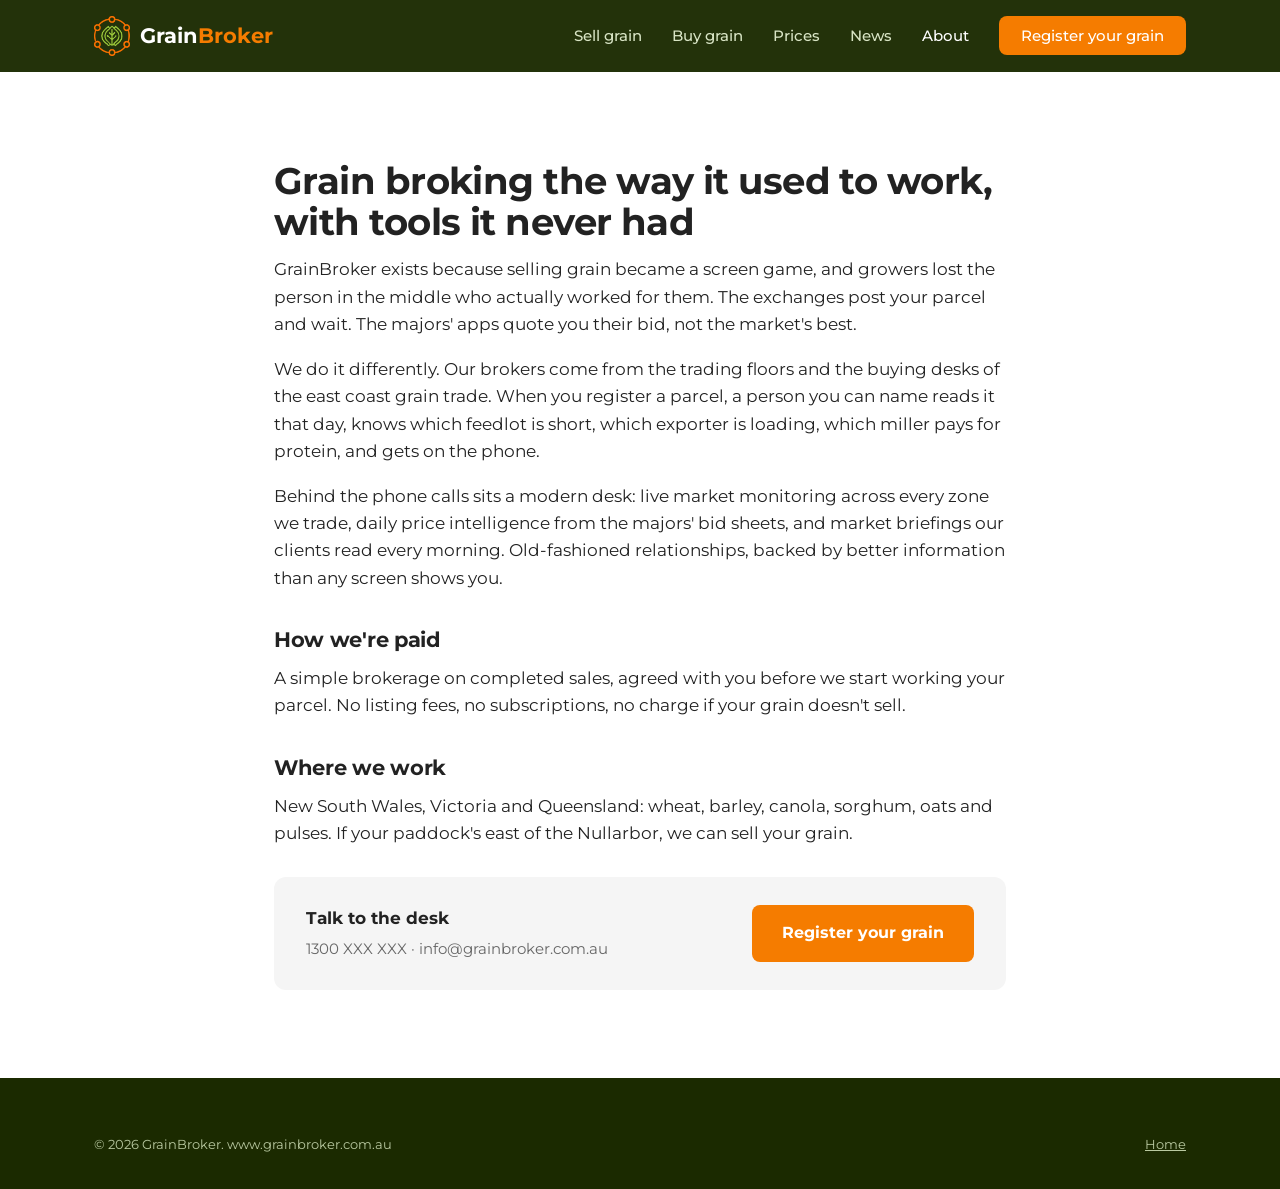
==== about.html @ c8d106d9 "GrainBroker website: launch build" ====
<!DOCTYPE html>
<html lang="en-AU">
<head>
<meta charset="UTF-8">
<meta name="viewport" content="width=device-width, initial-scale=1">
<title>About GrainBroker.</title>
<meta name="description" content="GrainBroker is a relationship grain brokerage for Australia's east coast. Real brokers, real buyer relationships, no faceless exchange.">
<link rel="icon" type="image/png" href="assets/grainbroker-icon.png">
<link rel="preconnect" href="https://fonts.googleapis.com">
<link rel="preconnect" href="https://fonts.gstatic.com" crossorigin>
<link href="https://fonts.googleapis.com/css2?family=Montserrat:wght@400;500;600;700&display=swap" rel="stylesheet">
<link rel="stylesheet" href="css/site.css">
</head>
<body>

<header>
  <div class="container">
    <nav aria-label="Main">
      <a class="logo" href="index.html">
        <img src="assets/grainbroker-icon.png" alt="">
        <span>Grain<b>Broker</b></span>
      </a>
      <button class="menu-btn" aria-label="Menu" aria-expanded="false">&#9776;</button>
      <ul class="nav-links">
        <li><a href="sell.html">Sell grain</a></li>
        <li><a href="buy.html">Buy grain</a></li>
        <li><a href="prices.html">Prices</a></li>
        <li><a href="news.html">News</a></li>
        <li><a href="about.html" aria-current="page">About</a></li>
        <li><a class="nav-cta" href="sell.html">Register your grain</a></li>
      </ul>
    </nav>
  </div>
</header>

<section>
  <div class="container" style="max-width:780px">
    <h1 class="section-title">Grain broking the way it used to work, with tools it never had</h1>
    <p style="margin-bottom:18px">GrainBroker exists because selling grain became a screen game, and growers lost the person in the middle who actually worked for them. The exchanges post your parcel and wait. The majors' apps quote you their bid, not the market's best.</p>
    <p style="margin-bottom:18px">We do it differently. Our brokers come from the trading floors and the buying desks of the east coast grain trade. When you register a parcel, a person you can name reads it that day, knows which feedlot is short, which exporter is loading, which miller pays for protein, and gets on the phone.</p>
    <p style="margin-bottom:18px">Behind the phone calls sits a modern desk: live market monitoring across every zone we trade, daily price intelligence from the majors' bid sheets, and market briefings our clients read every morning. Old-fashioned relationships, backed by better information than any screen shows you.</p>
    <h2 style="font-size:1.3rem;font-weight:700;margin:36px 0 14px">How we're paid</h2>
    <p style="margin-bottom:18px">A simple brokerage on completed sales, agreed with you before we start working your parcel. No listing fees, no subscriptions, no charge if your grain doesn't sell.</p>
    <h2 style="font-size:1.3rem;font-weight:700;margin:36px 0 14px">Where we work</h2>
    <p style="margin-bottom:30px">New South Wales, Victoria and Queensland: wheat, barley, canola, sorghum, oats and pulses. If your paddock's east of the Nullarbor, we can sell your grain.</p>
    <div style="background:var(--paper);border-radius:12px;padding:28px 32px;display:flex;justify-content:space-between;align-items:center;gap:18px;flex-wrap:wrap">
      <div>
        <p style="font-weight:700;margin-bottom:4px">Talk to the desk</p>
        <p style="color:var(--grey);font-size:15px">1300 XXX XXX &middot; info@grainbroker.com.au</p>
      </div>
      <a class="btn-register" href="sell.html">Register your grain</a>
    </div>
  </div>
</section>

<footer>
  <div class="container">
    <div class="foot-base" style="border:0;padding:0">
      <span>&copy; 2026 GrainBroker. www.grainbroker.com.au</span>
      <span><a href="index.html" style="color:inherit">Home</a></span>
    </div>
  </div>
</footer>

<script src="js/site.js"></script>
</body>
</html>
---- css/site.css ----
/* GrainBroker — brand kit v1.0 (May 2025). Palette + Montserrat locked by brand board. */
:root{
  --orange:#F57C00;
  --orange-dark:#D96C00;
  --green:#A5D66A;
  --green-deep:#1B2A00;
  --green-mid:#2E4210;
  --ink:#222222;
  --grey:#666666;
  --paper:#F5F5F5;
  --white:#FFFFFF;
  --success:#28A745; --warning:#FFC107; --error:#DC3545; --info:#17A2B8;
  --radius:10px;
  --shadow:0 18px 48px rgba(27,42,0,.16);
}
*{margin:0;padding:0;box-sizing:border-box}
html{scroll-behavior:smooth}
body{font-family:'Montserrat',system-ui,sans-serif;font-size:16.5px;line-height:1.65;color:var(--ink);background:var(--white)}
img{max-width:100%;display:block}
a{color:inherit}
.container{max-width:1140px;margin:0 auto;padding:0 24px}
h1,h2,h3{line-height:1.12;letter-spacing:-0.015em}
.accent{color:var(--green)}
.accent-orange{color:var(--orange)}

/* Nav */
header{position:sticky;top:0;z-index:100;background:rgba(27,42,0,.96);backdrop-filter:blur(10px)}
nav{display:flex;align-items:center;justify-content:space-between;height:72px}
.logo{display:flex;align-items:center;gap:10px;text-decoration:none}
.logo img{height:40px;width:auto}
.logo span{font-weight:700;font-size:21px;color:#fff}
.logo span b{color:var(--orange);font-weight:700}
.nav-links{display:flex;gap:30px;list-style:none;align-items:center}
.nav-links a{color:#D8E4C4;text-decoration:none;font-size:15px;font-weight:500;transition:color .2s}
.nav-links a:hover,.nav-links a[aria-current="page"]{color:#fff}
.nav-cta{background:var(--orange);color:#fff !important;padding:10px 22px;border-radius:8px;font-weight:600;transition:background .2s}
.nav-cta:hover{background:var(--orange-dark)}
.menu-btn{display:none;background:none;border:0;color:#fff;font-size:26px;cursor:pointer}
@media(max-width:860px){
  .nav-links{position:fixed;inset:72px 0 auto 0;background:var(--green-deep);flex-direction:column;padding:24px;gap:20px;transform:translateY(-130%);transition:transform .25s ease;box-shadow:var(--shadow)}
  .nav-links.open{transform:none}
  .menu-btn{display:block}
}

/* Buttons: each CTA has its own identity */
.btn-register{display:inline-flex;align-items:center;gap:10px;background:var(--orange);color:#fff;font-weight:700;font-size:16px;padding:15px 30px;border-radius:8px;text-decoration:none;border:0;cursor:pointer;transition:background .2s,transform .15s}
.btn-register:hover{background:var(--orange-dark)}
.btn-register:active{transform:scale(.98)}
.btn-buyer{display:inline-flex;align-items:center;gap:8px;background:transparent;color:#fff;font-weight:600;font-size:15.5px;padding:14px 26px;border-radius:8px;border:1.5px solid rgba(165,214,106,.6);text-decoration:none;cursor:pointer;transition:border-color .2s,background .2s}
.btn-buyer:hover{border-color:var(--green);background:rgba(165,214,106,.08)}
.btn-call{display:inline-flex;align-items:center;gap:8px;color:var(--green-deep);font-weight:700;text-decoration:none;border-bottom:2px solid var(--orange);padding-bottom:2px;transition:color .2s}
.btn-call:hover{color:var(--orange)}

/* Hero: full-viewport, clear footage, darkness only behind the text */
.hero{position:relative;background:var(--green-deep);color:#fff;overflow:hidden;min-height:96dvh;display:flex;align-items:center}
.hero-media{position:absolute;inset:0;background-size:cover;background-position:center 38%;opacity:.92}
.hero-scrim{position:absolute;inset:0;background:
  linear-gradient(90deg,rgba(16,25,0,.72) 0%,rgba(16,25,0,.42) 38%,rgba(16,25,0,.08) 62%,rgba(16,25,0,0) 80%),
  linear-gradient(180deg,rgba(16,25,0,.25) 0%,rgba(16,25,0,0) 18%,rgba(16,25,0,0) 82%,rgba(27,42,0,.85) 100%)}
.hero .container{max-width:none;margin:0;padding-left:clamp(24px,4vw,64px)}
.hero-inner{position:relative;padding:80px 0;max-width:560px}
.hero h1{font-size:clamp(2.5rem,5.4vw,3.9rem);font-weight:700;margin-bottom:20px;text-shadow:0 2px 24px rgba(0,0,0,.45)}
.hero p{font-size:clamp(1.05rem,1.9vw,1.25rem);color:#E6EEDA;max-width:32em;margin-bottom:34px;text-shadow:0 1px 14px rgba(0,0,0,.5)}
.hero-ctas{display:flex;gap:16px;flex-wrap:wrap;align-items:center}

/* Sections */
section{padding:88px 0}
.section-title{font-size:clamp(1.7rem,3.2vw,2.3rem);font-weight:700;margin-bottom:14px;max-width:22em}
.section-sub{color:var(--grey);max-width:38em;margin-bottom:48px;font-size:1.05rem}

/* How it works: numbered rail */
.steps{display:grid;grid-template-columns:repeat(3,1fr);gap:0;border-top:1px solid #E4E4E4}
.step{padding:36px 28px 8px;border-left:1px solid #E4E4E4}
.step:first-child{border-left:0}
.step .num{font-size:15px;font-weight:700;color:var(--orange);display:block;margin-bottom:14px}
.step h3{font-size:1.15rem;font-weight:600;margin-bottom:8px}
.step p{color:var(--grey);font-size:15px}
@media(max-width:820px){.steps{grid-template-columns:1fr}.step{border-left:0;border-top:1px solid #E4E4E4}}

/* Split band */
.band{background:var(--green-deep);color:#fff}
.band-grid{display:grid;grid-template-columns:1.05fr .95fr;gap:56px;align-items:center}
.band img{border-radius:var(--radius);box-shadow:var(--shadow)}
.band h2{font-size:clamp(1.6rem,3vw,2.1rem);font-weight:700;margin-bottom:16px}
.band p{color:#C9D8B2;margin-bottom:14px}
.band .tick{display:flex;gap:12px;align-items:flex-start;margin:16px 0;color:#E4EDD5}
.band .tick svg{flex-shrink:0;margin-top:4px}
@media(max-width:880px){.band-grid{grid-template-columns:1fr}}

/* Price strip */
.price-strip{background:var(--paper)}
.price-table{width:100%;border-collapse:collapse;background:#fff;border-radius:var(--radius);overflow:hidden;box-shadow:0 6px 24px rgba(27,42,0,.07)}
.price-table th{background:var(--green-deep);color:#fff;text-align:left;font-size:13px;font-weight:600;letter-spacing:.04em;padding:13px 18px}
.price-table td{padding:14px 18px;border-top:1px solid #EFEFEA;font-size:15.5px}
.price-table td.num{font-variant-numeric:tabular-nums;font-weight:700;color:var(--green-deep);text-align:right}
.price-table th.num{text-align:right}
.price-note{font-size:13.5px;color:var(--grey);margin-top:14px}

/* Forms */
.form-shell{background:var(--paper);min-height:100dvh}
.form-card{background:#fff;border-radius:14px;box-shadow:0 8px 32px rgba(27,42,0,.08);max-width:760px;margin:48px auto;padding:40px}
.form-card h1{font-size:1.6rem;font-weight:700;margin-bottom:6px}
.form-card .lede{color:var(--grey);font-size:15px;margin-bottom:28px}
label{display:block;font-size:13.5px;font-weight:600;margin-bottom:6px;color:var(--ink)}
input,select,textarea{width:100%;font-family:inherit;font-size:15.5px;padding:12px 14px;border:1.5px solid #D9D9D2;border-radius:8px;background:#fff;transition:border-color .15s}
input:focus,select:focus,textarea:focus{outline:none;border-color:var(--orange)}
.field{margin-bottom:20px}
.field .err{display:none;color:var(--error);font-size:13px;margin-top:5px}
.field.invalid input,.field.invalid select{border-color:var(--error)}
.field.invalid .err{display:block}
.grid-2{display:grid;grid-template-columns:1fr 1fr;gap:16px}
.grid-3{display:grid;grid-template-columns:repeat(3,1fr);gap:16px}
@media(max-width:640px){.grid-2,.grid-3{grid-template-columns:1fr}}

/* Wizard */
.wiz-progress{display:flex;gap:6px;margin-bottom:30px}
.wiz-progress div{flex:1;text-align:center}
.wiz-progress .bar{height:5px;border-radius:3px;background:#E2E2DA}
.wiz-progress .on .bar{background:var(--orange)}
.wiz-progress p{font-size:11.5px;margin-top:6px;color:var(--grey)}
.wiz-progress .on p{color:var(--ink);font-weight:600}
.chips{display:grid;grid-template-columns:repeat(auto-fit,minmax(105px,1fr));gap:10px;margin-bottom:6px}
.chip{background:#fff;border:1.5px solid #D9D9D2;border-radius:8px;padding:13px 8px;font-family:inherit;font-weight:600;font-size:14px;cursor:pointer;transition:all .15s;text-align:center;color:var(--ink)}
.chip:hover{border-color:var(--green)}
.chip.sel{background:var(--green-deep);color:var(--green);border-color:var(--green)}
.chip i{font-style:normal;display:block;font-size:20px;margin-bottom:4px}
.wiz-nav{display:flex;justify-content:space-between;align-items:center;margin-top:30px}
.btn-back{background:none;border:0;font-family:inherit;font-size:14.5px;font-weight:600;color:var(--grey);cursor:pointer;padding:10px 4px}
.btn-back:hover{color:var(--ink)}
.btn-next{background:var(--ink);color:#fff;border:0;border-radius:8px;font-family:inherit;font-weight:600;font-size:15px;padding:12px 28px;cursor:pointer;transition:background .2s}
.btn-next:hover{background:#000}
.review-box{background:var(--paper);border-radius:10px;padding:20px 22px;margin:18px 0;font-size:15px;line-height:1.9}
.success-panel{text-align:center;padding:40px 20px}
.success-panel .ok{width:64px;height:64px;border-radius:50%;background:var(--green);color:var(--green-deep);font-size:30px;display:flex;align-items:center;justify-content:center;margin:0 auto 20px}

/* News */
.news-tabs{display:flex;gap:10px;flex-wrap:wrap;margin-bottom:36px}
.news-tab{border:1.5px solid #D9D9D2;background:#fff;border-radius:999px;padding:9px 20px;font-family:inherit;font-size:14px;font-weight:600;cursor:pointer;color:var(--ink)}
.news-tab.sel{background:var(--green-deep);color:var(--green);border-color:var(--green-deep)}
.news-item{border-top:1px solid #E7E7E0;padding:26px 0}
.news-item .meta{font-size:12.5px;color:var(--grey);margin-bottom:8px;font-weight:600;letter-spacing:.03em}
.news-item h3{font-size:1.2rem;font-weight:700;margin-bottom:8px}
.news-item p{color:var(--grey);font-size:15px;max-width:46em}

/* Footer */
footer{background:var(--green-deep);color:#B9C9A0;padding:56px 0 34px;font-size:14.5px}
.foot-grid{display:grid;grid-template-columns:2fr 1fr 1fr 1fr;gap:36px;margin-bottom:40px}
.foot-grid h4{color:#fff;font-size:14px;font-weight:600;margin-bottom:14px}
.foot-grid a{display:block;color:#B9C9A0;text-decoration:none;margin-bottom:9px;transition:color .2s}
.foot-grid a:hover{color:#fff}
.foot-base{border-top:1px solid rgba(255,255,255,.12);padding-top:24px;display:flex;justify-content:space-between;gap:16px;flex-wrap:wrap;font-size:13px}
@media(max-width:820px){.foot-grid{grid-template-columns:1fr 1fr}}

/* Motion */
@media(prefers-reduced-motion:no-preference){
  .rise{opacity:1;transform:translateY(18px);animation:rise .7s ease forwards}
  @keyframes rise{to{transform:none}}
}
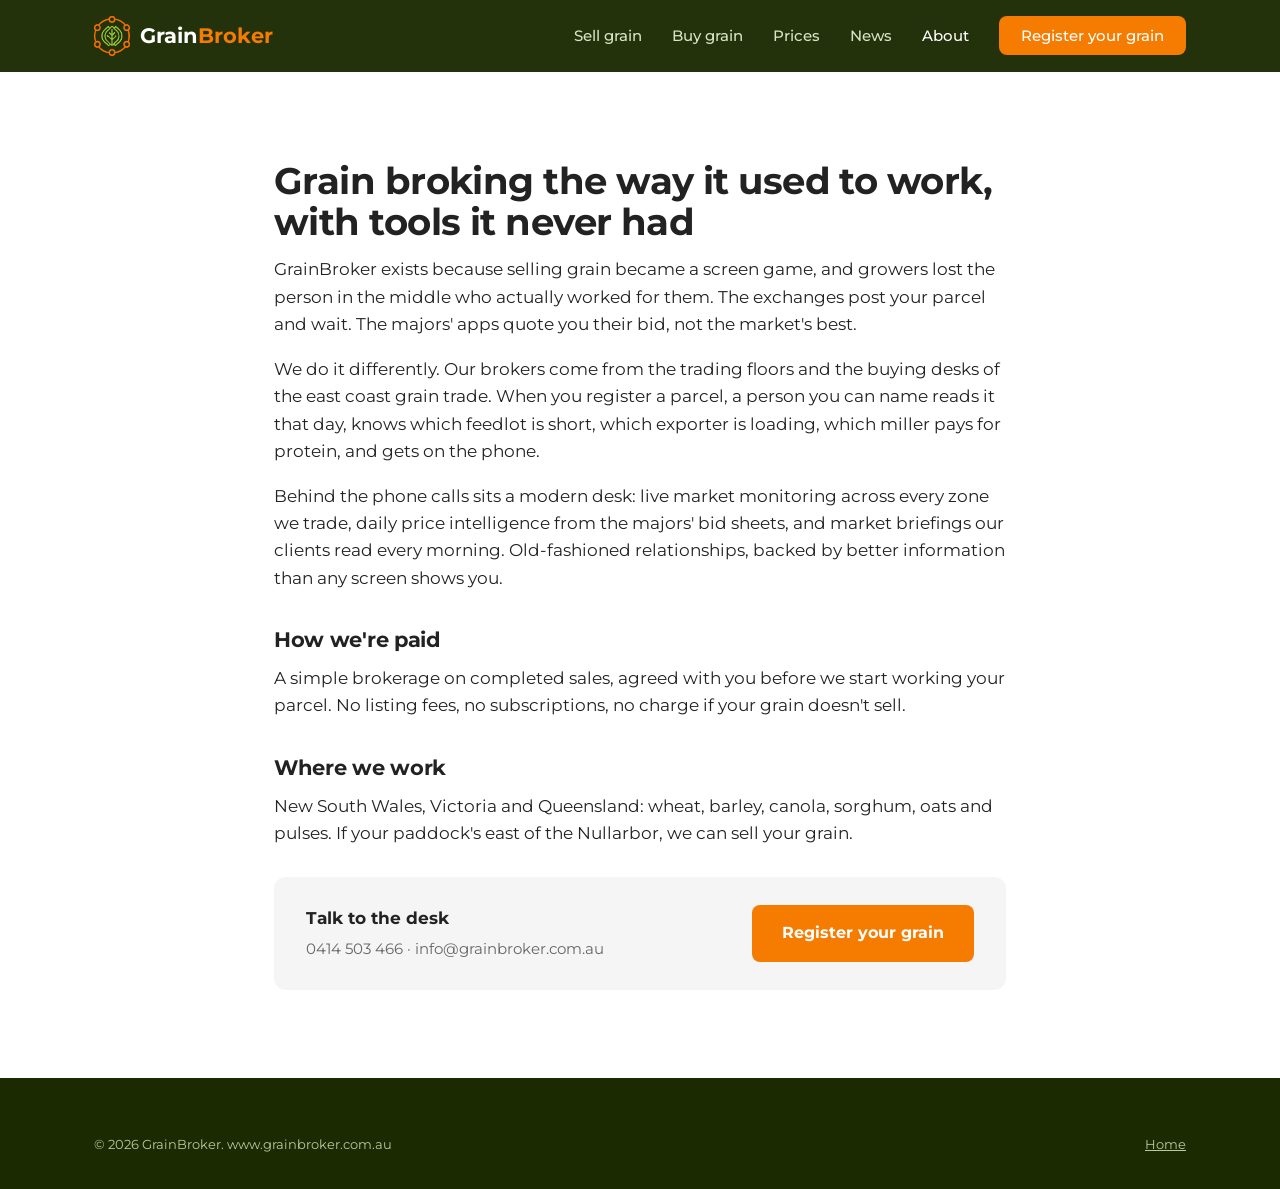
==== commit b3f726b6: "Real phone number site-wide (0414 503 466)" ====
--- a/about.html
+++ b/about.html
@@ -46,7 +46,7 @@
     <div style="background:var(--paper);border-radius:12px;padding:28px 32px;display:flex;justify-content:space-between;align-items:center;gap:18px;flex-wrap:wrap">
       <div>
         <p style="font-weight:700;margin-bottom:4px">Talk to the desk</p>
-        <p style="color:var(--grey);font-size:15px">1300 XXX XXX &middot; info@grainbroker.com.au</p>
+        <p style="color:var(--grey);font-size:15px">0414 503 466 &middot; info@grainbroker.com.au</p>
       </div>
       <a class="btn-register" href="sell.html">Register your grain</a>
     </div>
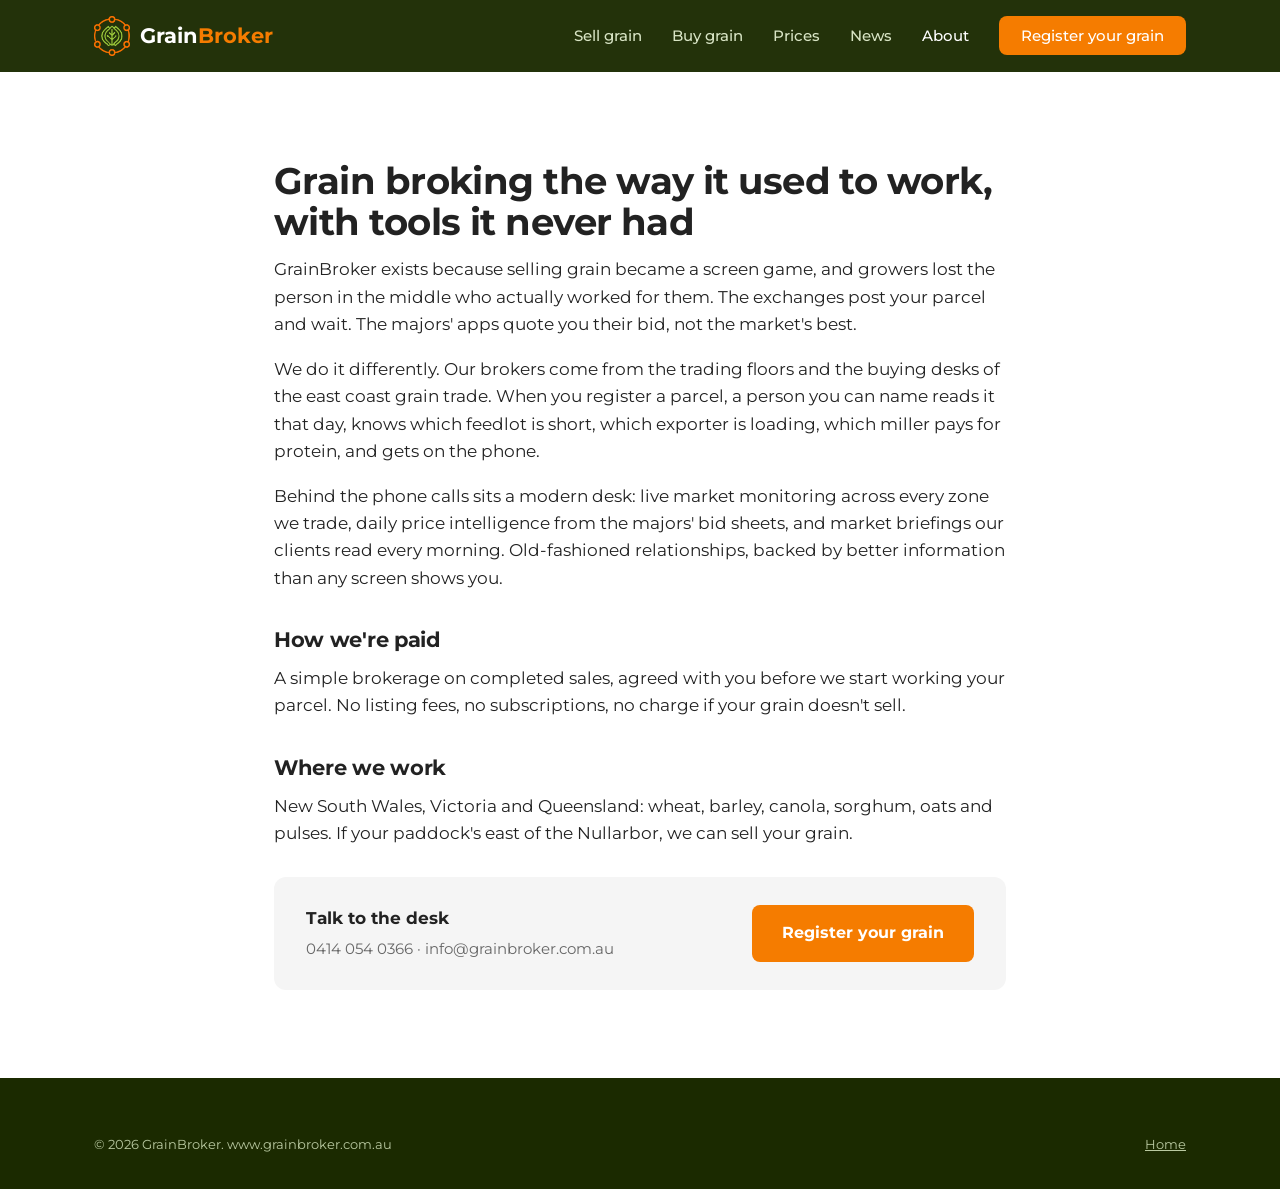
==== commit e3b09a49: "Fix buy.html Register requirements: wire gbSubmit to GHL Buyer Needs buy.html called missing window." ====
--- a/about.html
+++ b/about.html
@@ -46,7 +46,7 @@
     <div style="background:var(--paper);border-radius:12px;padding:28px 32px;display:flex;justify-content:space-between;align-items:center;gap:18px;flex-wrap:wrap">
       <div>
         <p style="font-weight:700;margin-bottom:4px">Talk to the desk</p>
-        <p style="color:var(--grey);font-size:15px">0414 503 466 &middot; info@grainbroker.com.au</p>
+        <p style="color:var(--grey);font-size:15px">0414 054 0366 &middot; info@grainbroker.com.au</p>
       </div>
       <a class="btn-register" href="sell.html">Register your grain</a>
     </div>
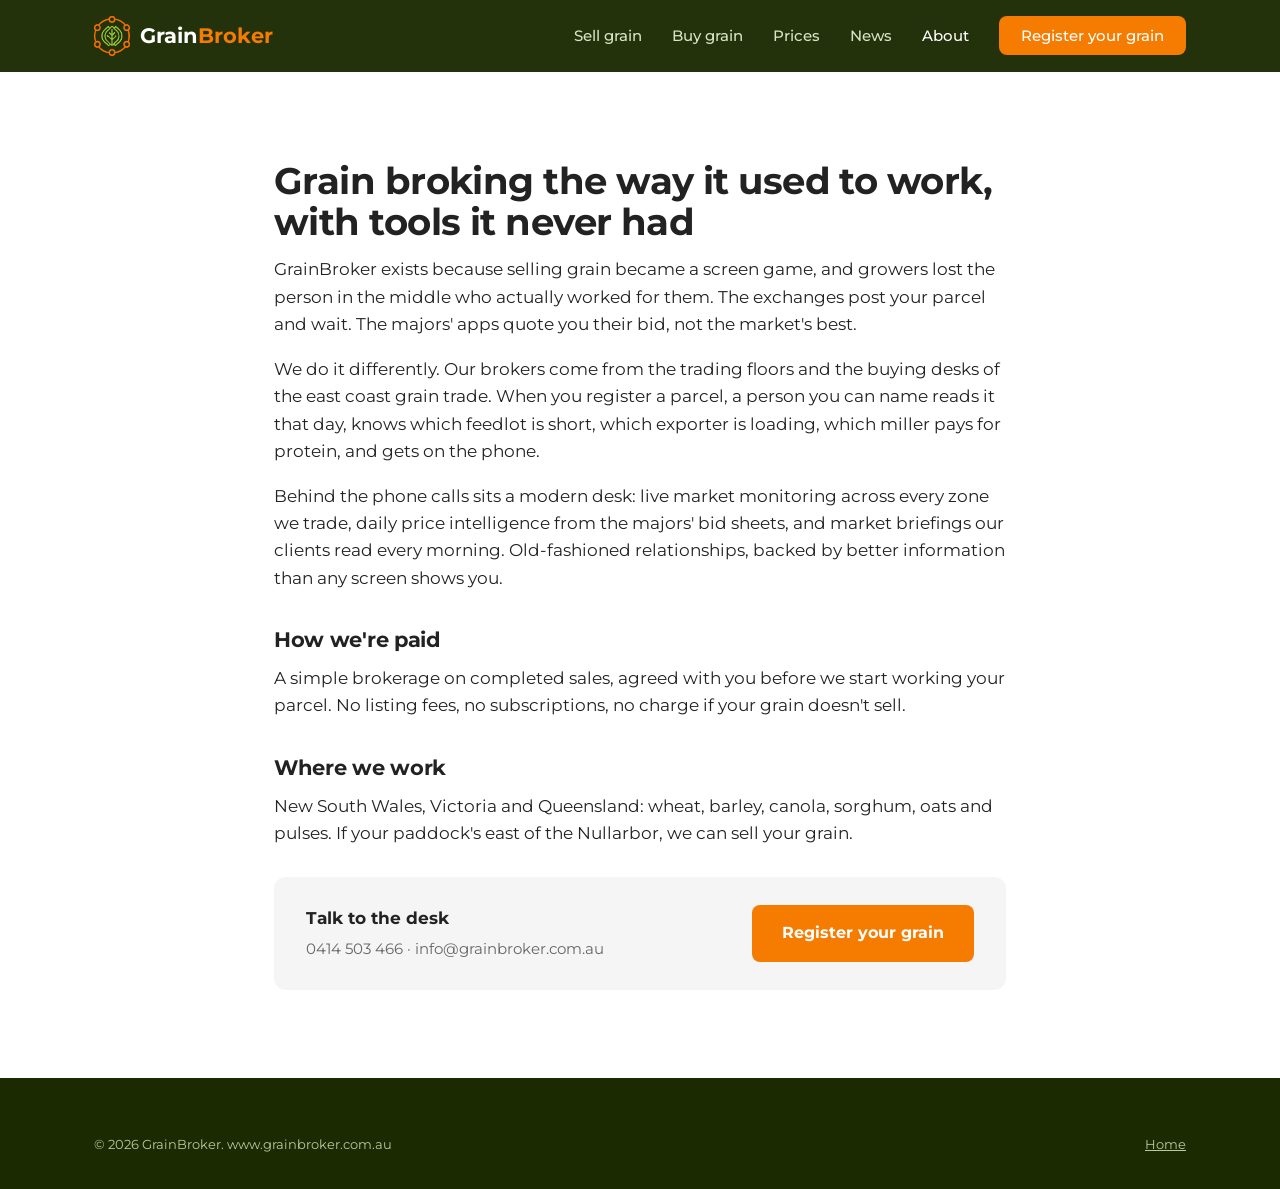
==== commit 6f36a727: "Hotfix: restore site phone to 0414 503 466 Revert incorrect 0414 054 0366. Keep gbSubmit → GHL Buyer" ====
--- a/about.html
+++ b/about.html
@@ -46,7 +46,7 @@
     <div style="background:var(--paper);border-radius:12px;padding:28px 32px;display:flex;justify-content:space-between;align-items:center;gap:18px;flex-wrap:wrap">
       <div>
         <p style="font-weight:700;margin-bottom:4px">Talk to the desk</p>
-        <p style="color:var(--grey);font-size:15px">0414 054 0366 &middot; info@grainbroker.com.au</p>
+        <p style="color:var(--grey);font-size:15px">0414 503 466 &middot; info@grainbroker.com.au</p>
       </div>
       <a class="btn-register" href="sell.html">Register your grain</a>
     </div>
